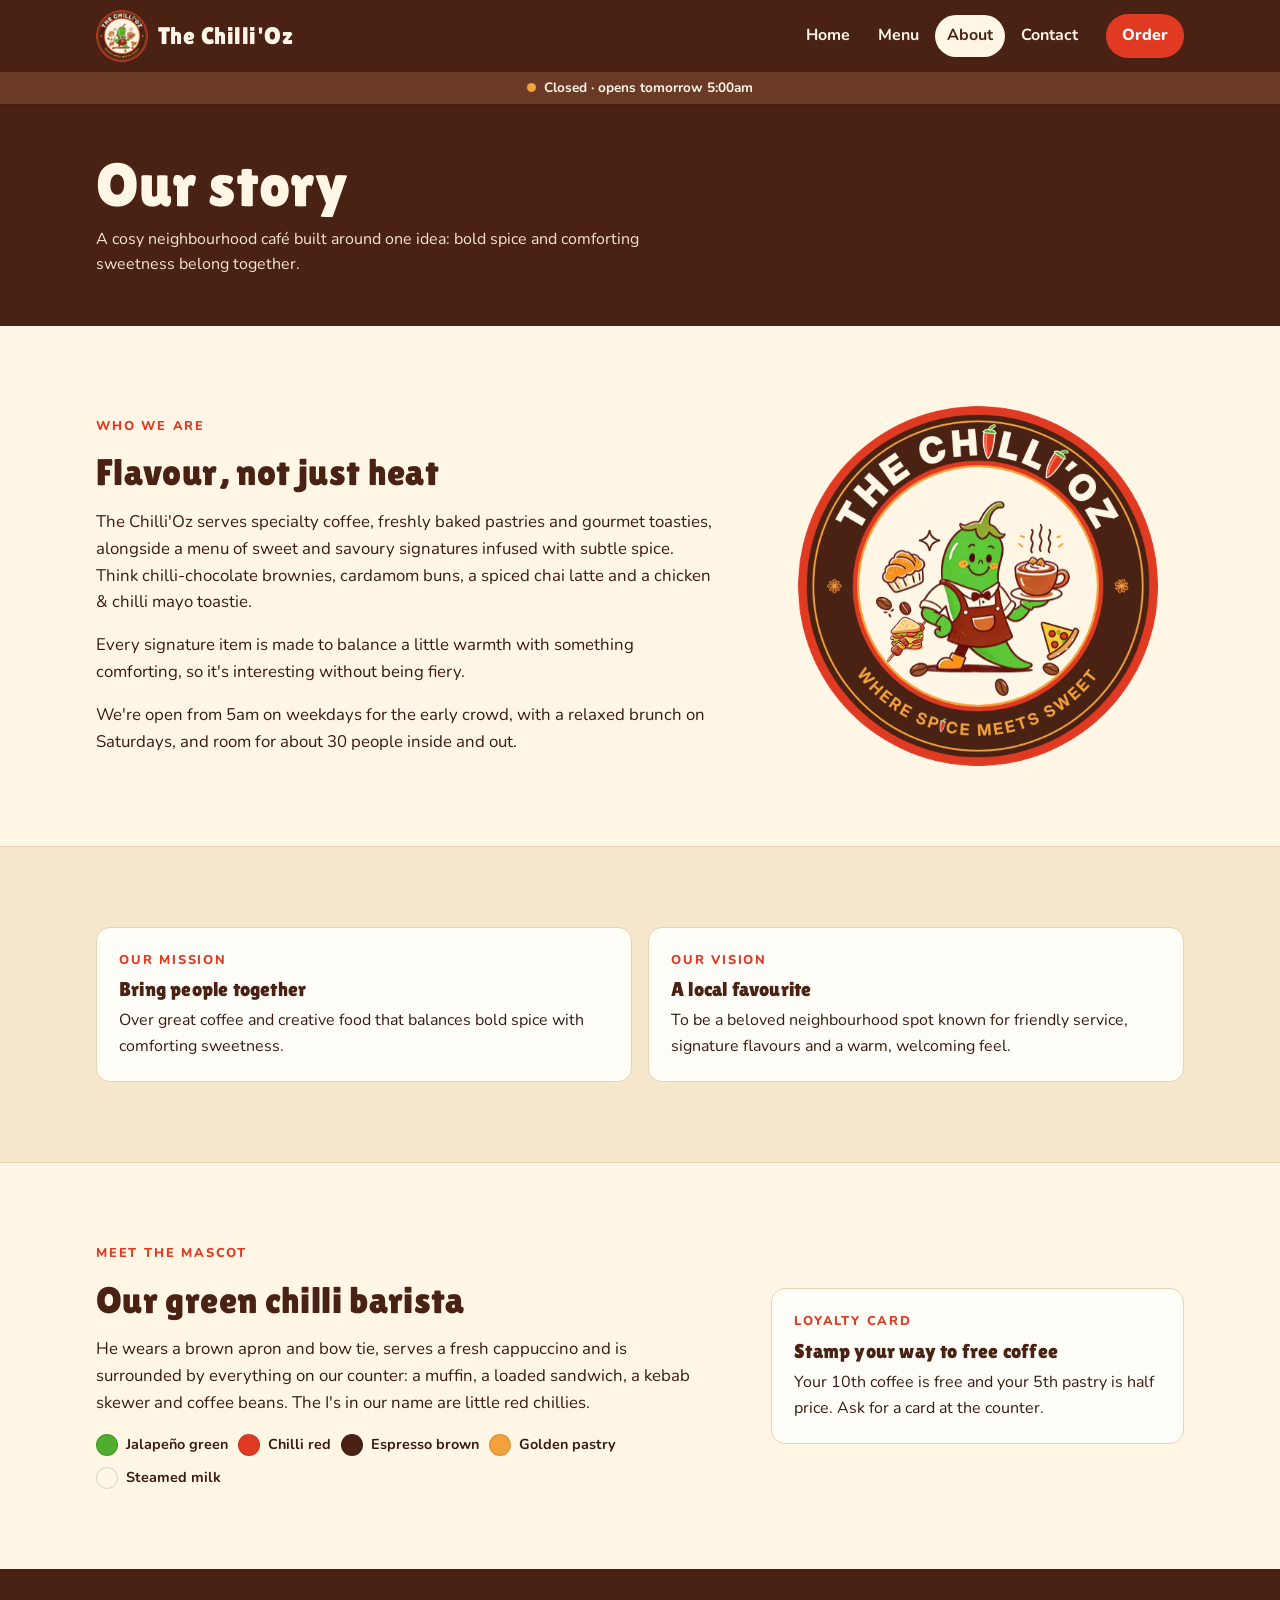
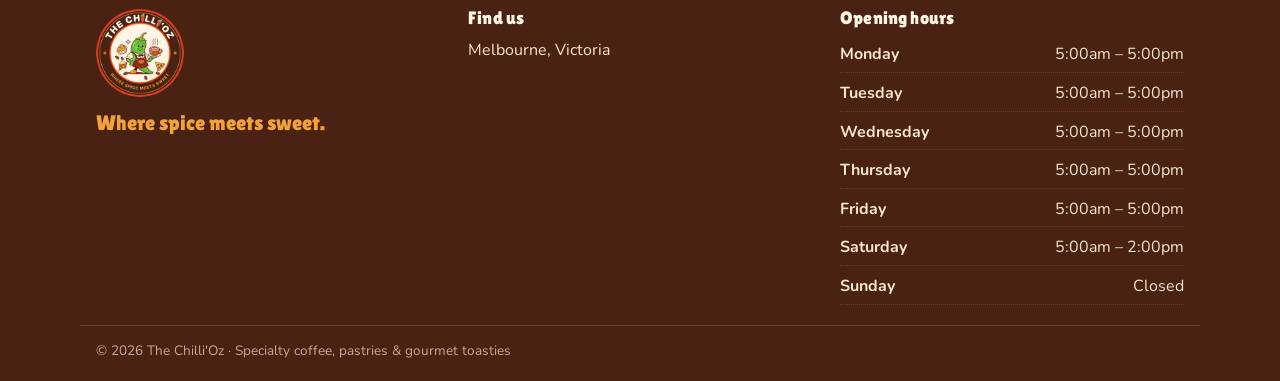
==== about.html @ d9698aa6 "Add The Chilli'Oz website with online ordering Static site for GitHub Pages: home, menu, about, cont" ====
<!doctype html>
<html lang="en-AU">
<head>
<meta charset="utf-8">
<meta name="viewport" content="width=device-width, initial-scale=1, viewport-fit=cover">
<title>About · The Chilli'Oz</title>
<meta name="description" content="The story of The Chilli'Oz, a cosy Melbourne café where spice meets sweet.">
<meta name="theme-color" content="#4A2214">
<meta property="og:title" content="About · The Chilli'Oz">
<meta property="og:description" content="The story of The Chilli'Oz, a cosy Melbourne café where spice meets sweet.">
<meta property="og:image" content="assets/img/logo.png">
<link rel="icon" type="image/png" href="assets/img/favicon.png">
<link rel="preconnect" href="https://fonts.googleapis.com">
<link rel="preconnect" href="https://fonts.gstatic.com" crossorigin>
<link rel="stylesheet" href="https://fonts.googleapis.com/css2?family=Lilita+One&family=Nunito:wght@400;600;700;800&display=swap">
<link rel="stylesheet" href="assets/css/style.css">
</head>
<body data-page="about">
<header class="site-header" id="site-header"></header>
<main id="main">
<section class="page-head">
  <div class="wrap">
    <h1>Our story</h1>
    <p>A cosy neighbourhood café built around one idea: bold spice and comforting sweetness belong together.</p>
  </div>
</section>
<section class="section">
  <div class="wrap split">
    <div class="prose">
      <p class="eyebrow">Who we are</p>
      <h2>Flavour, not just heat</h2>
      <p>The Chilli'Oz serves specialty coffee, freshly baked pastries and gourmet toasties, alongside a menu of sweet and savoury signatures infused with subtle spice. Think chilli-chocolate brownies, cardamom buns, a spiced chai latte and a chicken &amp; chilli mayo toastie.</p>
      <p>Every signature item is made to balance a little warmth with something comforting, so it's interesting without being fiery.</p>
      <p>We're open from 5am on weekdays for the early crowd, with a relaxed brunch on Saturdays, and room for about 30 people inside and out.</p>
    </div>
    <img src="assets/img/logo.png" alt="The Chilli'Oz logo" width="494" height="494">
  </div>
</section>
<section class="section band">
  <div class="wrap pair">
    <div><p class="eyebrow">Our mission</p><h3>Bring people together</h3><p>Over great coffee and creative food that balances bold spice with comforting sweetness.</p></div>
    <div><p class="eyebrow">Our vision</p><h3>A local favourite</h3><p>To be a beloved neighbourhood spot known for friendly service, signature flavours and a warm, welcoming feel.</p></div>
  </div>
</section>
<section class="section">
  <div class="wrap split">
    <div class="prose">
      <p class="eyebrow">Meet the mascot</p>
      <h2>Our green chilli barista</h2>
      <p>He wears a brown apron and bow tie, serves a fresh cappuccino and is surrounded by everything on our counter: a muffin, a loaded sandwich, a kebab skewer and coffee beans. The I's in our name are little red chillies.</p>
      <ul class="swatches" aria-label="Brand colours">
        <li><span style="background:#4FAE2E"></span>Jalapeño green</li>
        <li><span style="background:#E03A22"></span>Chilli red</li>
        <li><span style="background:#4A2214"></span>Espresso brown</li>
        <li><span style="background:#F2A23A"></span>Golden pastry</li>
        <li><span style="background:#FFF6E6"></span>Steamed milk</li>
      </ul>
    </div>
    <div class="pair" style="grid-template-columns:1fr">
      <div><p class="eyebrow">Loyalty card</p><h3>Stamp your way to free coffee</h3><p>Your 10th coffee is free and your 5th pastry is half price. Ask for a card at the counter.</p></div>
    </div>
  </div>
</section>
</main>
<footer class="site-footer" id="site-footer"></footer>
<script src="assets/js/config.js"></script>
<script src="assets/js/menu-data.js"></script>
<script src="assets/js/site.js"></script>
</body>
</html>
---- assets/css/style.css ----
/* The Chilli'Oz — brand colours from the business plan.
   Layout: espresso-brown header band, steamed-milk pages, chilli red for actions,
   jalapeño green for "open" and good news, golden pastry for highlights. */
:root {
  --espresso: #4A2214;
  --espresso-2: #6B3A26;
  --chilli: #E03A22;
  --chilli-dark: #B92A16;
  --jalapeno: #4FAE2E;
  --jalapeno-dark: #2F7A16;
  --pastry: #F2A23A;
  --milk: #FFF6E6;
  --crust: #F6E6CB;
  --card: #FFFDF8;
  --line: #E8D3B4;
  --ink: #3A1B10;
  --ink-soft: #6E4B3B;

  --font-display: "Lilita One", "Arial Rounded MT Bold", "Trebuchet MS", sans-serif;
  --font-body: "Nunito", "Segoe UI", system-ui, -apple-system, sans-serif;

  --radius: 14px;
  --wrap: 1120px;
  --gutter-l: max(16px, env(safe-area-inset-left, 0px));
  --gutter-r: max(16px, env(safe-area-inset-right, 0px));
  color-scheme: light;
}

*, *::before, *::after { box-sizing: border-box; }
html { -webkit-text-size-adjust: 100%; scroll-behavior: smooth; }
@media (prefers-reduced-motion: reduce) { html { scroll-behavior: auto; } * { transition: none !important; animation: none !important; } }

body {
  margin: 0;
  background: var(--milk);
  color: var(--ink);
  font: 400 1rem/1.6 var(--font-body);
}
img { max-width: 100%; height: auto; display: block; }
a { color: var(--chilli-dark); }
a:hover { color: var(--chilli); }
:focus-visible { outline: 3px solid var(--pastry); outline-offset: 2px; border-radius: 4px; }
[hidden] { display: none !important; }

h1, h2, h3 { font-family: var(--font-display); font-weight: 400; line-height: 1.1; color: var(--espresso); text-wrap: balance; margin: 0; letter-spacing: .01em; }
h1 { font-size: clamp(2.2rem, 6vw, 3.8rem); }
h2 { font-size: clamp(1.6rem, 3.6vw, 2.3rem); }
h3 { font-size: 1.25rem; }
p { margin: 0; }

.wrap { max-width: var(--wrap); margin: 0 auto; padding-left: var(--gutter-l); padding-right: var(--gutter-r); }
.section { padding-block: clamp(40px, 7vw, 80px); }
.section-head { display: grid; gap: 8px; margin-bottom: 28px; max-width: 60ch; }
.eyebrow { font-weight: 800; font-size: .8rem; letter-spacing: .14em; text-transform: uppercase; color: var(--chilli); }
.lead { font-size: 1.15rem; color: var(--ink-soft); max-width: 58ch; }

/* ---------- buttons ---------- */
.btn {
  display: inline-flex; align-items: center; justify-content: center; gap: 8px;
  font: 800 1rem/1 var(--font-body);
  padding: 14px 22px; border-radius: 999px; border: 2px solid var(--chilli);
  background: var(--chilli); color: #fff; text-decoration: none; cursor: pointer;
  transition: background .15s, transform .15s;
}
.btn:hover { background: var(--chilli-dark); border-color: var(--chilli-dark); color: #fff; }
.btn:active { transform: translateY(1px); }
.btn:disabled { opacity: .6; cursor: progress; }
.btn-ghost { background: transparent; color: var(--espresso); border-color: var(--espresso); }
.btn-ghost:hover { background: var(--espresso); color: var(--milk); border-color: var(--espresso); }
.link-btn { background: none; border: 0; padding: 4px; font: inherit; font-size: .85rem; color: var(--ink-soft); text-decoration: underline; cursor: pointer; }
.link-btn:hover { color: var(--chilli-dark); }

/* ---------- header ---------- */
body::before { content: ""; position: fixed; inset: 0 0 auto; height: env(safe-area-inset-top, 0px); z-index: 30; background: var(--espresso); }
.site-header { position: sticky; top: env(safe-area-inset-top, 0px); z-index: 20; background: var(--espresso); color: var(--milk); box-shadow: 0 2px 0 rgba(0,0,0,.08); }
.header-inner {
  max-width: var(--wrap); margin: 0 auto; padding: 10px var(--gutter-r) 10px var(--gutter-l);
  display: flex; align-items: center; gap: 16px;
}
.brand { display: flex; align-items: center; gap: 10px; text-decoration: none; color: var(--milk); margin-right: auto; }
.brand img { width: 52px; height: 52px; border-radius: 50%; }
.brand-name { font-family: var(--font-display); font-size: 1.5rem; letter-spacing: .02em; }
.brand:hover { color: var(--pastry); }
.site-nav { display: flex; gap: 4px; }
.site-nav a { color: var(--milk); text-decoration: none; font-weight: 700; padding: 8px 12px; border-radius: 999px; }
.site-nav a:hover { background: var(--espresso-2); color: #fff; }
.site-nav a[aria-current="page"] { background: var(--milk); color: var(--espresso); }
.cart-link { display: inline-flex; align-items: center; gap: 8px; background: var(--chilli); color: #fff; text-decoration: none; font-weight: 800; padding: 9px 16px; border-radius: 999px; }
.cart-link:hover { background: var(--chilli-dark); color: #fff; }
.cart-count { background: var(--milk); color: var(--chilli-dark); border-radius: 999px; min-width: 24px; padding: 1px 7px; text-align: center; font-size: .85rem; font-variant-numeric: tabular-nums; }
.nav-toggle { display: none; background: transparent; color: var(--milk); border: 2px solid var(--espresso-2); border-radius: 999px; padding: 4px 14px; font: 700 1.3rem var(--font-body); cursor: pointer; }
.status-strip { display: flex; align-items: center; justify-content: center; gap: 8px; font-size: .85rem; font-weight: 700; padding: 5px var(--gutter-r) 5px var(--gutter-l); background: var(--espresso-2); color: var(--milk); }
.status-strip .dot { width: 9px; height: 9px; border-radius: 50%; background: var(--pastry); }
.status-strip.is-open .dot { background: #7BE04F; box-shadow: 0 0 0 3px rgba(123,224,79,.25); }

@media (max-width: 760px) {
  .brand-name { font-size: 1.2rem; }
  .brand img { width: 44px; height: 44px; }
  .nav-toggle { display: inline-block; }
  .header-inner { flex-wrap: wrap; gap: 10px; }
  .site-nav { display: none; order: 3; width: 100%; flex-direction: column; padding-bottom: 6px; }
  .site-header.nav-open .site-nav { display: flex; }
  .site-nav a { padding: 10px 12px; }
}
@media (max-width: 380px) { .brand-name { display: none; } }

/* ---------- hero ---------- */
.hero { background: radial-gradient(120% 90% at 85% 10%, var(--crust) 0%, var(--milk) 60%); border-bottom: 1px solid var(--line); }
.hero-inner { display: grid; grid-template-columns: minmax(0, 1.15fr) minmax(0, .85fr); align-items: center; gap: clamp(24px, 5vw, 64px); padding-block: clamp(36px, 6vw, 72px); }
.hero-copy { display: grid; gap: 18px; min-width: 0; }
.hero h1 .spice { color: var(--chilli); }
.hero h1 .sweet { color: var(--pastry); -webkit-text-stroke: 1px var(--espresso-2); }
.hero-actions { display: flex; flex-wrap: wrap; gap: 12px; margin-top: 6px; }
.hero-facts { display: flex; flex-wrap: wrap; gap: 8px 20px; font-size: .95rem; color: var(--ink-soft); font-weight: 700; padding: 0; margin: 4px 0 0; list-style: none; }
.hero-facts li::before { content: "● "; color: var(--jalapeno); }
.hero-logo { justify-self: center; width: min(100%, 420px); filter: drop-shadow(0 18px 30px rgba(74,34,20,.22)); }
@media (max-width: 760px) {
  .hero-inner { grid-template-columns: 1fr; }
  .hero-logo { order: -1; width: min(70%, 280px); }
}

/* ---------- menu items ---------- */
.item-grid { display: grid; grid-template-columns: repeat(auto-fill, minmax(260px, 1fr)); gap: 16px; }
.item {
  display: flex; flex-direction: column; gap: 10px;
  background: var(--card); border: 1px solid var(--line); border-radius: var(--radius); padding: 18px;
}
.item-head { display: flex; justify-content: space-between; align-items: baseline; gap: 12px; }
.item-name { font-size: 1.2rem; min-width: 0; }
.item-price { font-weight: 800; color: var(--espresso); font-variant-numeric: tabular-nums; white-space: nowrap; }
.item-desc { color: var(--ink-soft); font-size: .95rem; }
.tags { display: flex; flex-wrap: wrap; gap: 6px; padding: 0; margin: 0; list-style: none; }
.tag { font-size: .72rem; font-weight: 800; letter-spacing: .06em; text-transform: uppercase; padding: 3px 9px; border-radius: 999px; border: 1px solid; }
.tag-signature { color: var(--espresso); border-color: var(--pastry); background: #FDEBCB; }
.tag-spicy { color: var(--chilli-dark); border-color: #F3B3A7; background: #FDECE8; }
.tag-veg { color: var(--jalapeno-dark); border-color: #B9DEA9; background: #EEF8E8; }
.item-options { display: flex; flex-wrap: wrap; gap: 8px 14px; font-size: .9rem; }
.field-inline { display: inline-flex; align-items: center; gap: 6px; color: var(--ink-soft); font-weight: 700; }
.field-inline select { font: inherit; font-weight: 600; padding: 4px 6px; border: 1px solid var(--line); border-radius: 8px; background: #fff; color: var(--ink); }
.field-inline.check input { width: 18px; height: 18px; accent-color: var(--chilli); }
.item-actions { display: flex; align-items: center; justify-content: space-between; gap: 10px; margin-top: auto; padding-top: 4px; }
.btn-add { padding: 11px 18px; font-size: .95rem; }
.sold-out { margin-top: auto; font-weight: 800; color: var(--ink-soft); }
.item.is-sold-out { opacity: .65; }

.stepper { display: inline-flex; align-items: center; border: 2px solid var(--line); border-radius: 999px; background: #fff; }
.stepper button { width: 36px; height: 36px; border: 0; background: none; font: 800 1.15rem/1 var(--font-body); color: var(--espresso); cursor: pointer; border-radius: 50%; }
.stepper button:hover { background: var(--crust); }
.stepper output { min-width: 26px; text-align: center; font-weight: 800; font-variant-numeric: tabular-nums; }
.stepper.small button { width: 30px; height: 30px; font-size: 1rem; }

/* ---------- menu page ---------- */
.page-head { background: var(--espresso); color: var(--milk); padding-block: clamp(28px, 5vw, 48px); }
.page-head h1 { color: var(--milk); }
.page-head p { color: var(--crust); margin-top: 8px; max-width: 60ch; }
.menu-jump { position: sticky; top: calc(env(safe-area-inset-top, 0px) + var(--header-h, 102px)); z-index: 10; background: var(--milk); border-bottom: 1px solid var(--line); }
.menu-jump-inner { display: flex; gap: 8px; overflow-x: auto; padding-block: 10px; scrollbar-width: thin; }
.menu-jump a { flex: none; text-decoration: none; font-weight: 800; font-size: .9rem; color: var(--espresso); padding: 7px 14px; border-radius: 999px; border: 1px solid var(--line); background: var(--card); }
.menu-jump a:hover { border-color: var(--chilli); color: var(--chilli-dark); }
.menu-section { padding-top: 36px; scroll-margin-top: 170px; }
.menu-section-head { display: flex; flex-wrap: wrap; align-items: baseline; gap: 6px 16px; margin-bottom: 16px; padding-bottom: 10px; border-bottom: 2px dashed var(--line); }
.menu-section-head p { color: var(--ink-soft); }
.price-note { font-size: .9rem; color: var(--ink-soft); margin-top: 28px; }

/* ---------- home sections ---------- */
.trio { display: grid; grid-template-columns: repeat(3, minmax(0, 1fr)); gap: 16px; }
.trio > div { background: var(--card); border: 1px solid var(--line); border-radius: var(--radius); padding: 22px; display: grid; gap: 8px; align-content: start; }
.trio .from { font-weight: 800; color: var(--chilli-dark); font-variant-numeric: tabular-nums; }
.steps { display: grid; grid-template-columns: repeat(3, minmax(0, 1fr)); gap: 16px; counter-reset: step; padding: 0; margin: 0; list-style: none; }
.steps li { counter-increment: step; display: grid; gap: 6px; padding: 20px; border-radius: var(--radius); background: var(--espresso); color: var(--crust); }
.steps li::before { content: counter(step); font-family: var(--font-display); font-size: 2rem; color: var(--pastry); line-height: 1; }
.steps h3 { color: var(--milk); }
.band { background: var(--crust); border-block: 1px solid var(--line); }
.visit { display: grid; grid-template-columns: minmax(0, 1fr) minmax(0, 1fr); gap: 32px; align-items: start; }
@media (max-width: 760px) {
  .trio, .steps, .visit { grid-template-columns: 1fr; }
}

.hours-list { margin: 0; display: grid; gap: 4px; font-variant-numeric: tabular-nums; }
.hours-list div { display: flex; justify-content: space-between; gap: 16px; border-bottom: 1px dotted var(--line); padding: 4px 0; }
.hours-list dt { font-weight: 700; }
.hours-list dd { margin: 0; }
ul.plain { list-style: none; padding: 0; margin: 0; display: grid; gap: 6px; }

/* ---------- about ---------- */
.prose { display: grid; gap: 16px; max-width: 65ch; font-size: 1.05rem; }
.split { display: grid; grid-template-columns: minmax(0, 1.2fr) minmax(0, .8fr); gap: clamp(24px, 5vw, 56px); align-items: center; }
.split img { width: min(100%, 360px); justify-self: center; }
.pair { display: grid; grid-template-columns: repeat(2, minmax(0, 1fr)); gap: 16px; }
.pair > div { padding: 22px; border-radius: var(--radius); background: var(--card); border: 1px solid var(--line); display: grid; gap: 8px; }
.swatches { display: flex; flex-wrap: wrap; gap: 10px; padding: 0; margin: 0; list-style: none; }
.swatches li { display: flex; align-items: center; gap: 8px; font-weight: 700; font-size: .9rem; }
.swatches span { width: 22px; height: 22px; border-radius: 50%; border: 1px solid rgba(0,0,0,.12); }
@media (max-width: 760px) { .split, .pair { grid-template-columns: 1fr; } }

/* ---------- order page ---------- */
.order-layout { display: grid; grid-template-columns: minmax(0, 1fr) minmax(0, 1fr); gap: 28px; align-items: start; }
@media (max-width: 860px) { .order-layout { grid-template-columns: 1fr; } }
.panel { background: var(--card); border: 1px solid var(--line); border-radius: var(--radius); padding: clamp(18px, 3vw, 26px); display: grid; gap: 16px; }
.cart-lines { list-style: none; padding: 0; margin: 0; display: grid; }
.cart-line { display: grid; grid-template-columns: minmax(0, 1fr) auto auto; grid-template-areas: "main step price" "main remove remove"; align-items: center; gap: 2px 12px; padding: 12px 0; border-bottom: 1px dashed var(--line); }
.cart-line-main { grid-area: main; display: grid; min-width: 0; }
.cart-line .stepper { grid-area: step; }
.cart-line-price { grid-area: price; font-weight: 800; font-variant-numeric: tabular-nums; min-width: 64px; text-align: right; }
.cart-line .link-btn { grid-area: remove; justify-self: end; }
.cart-line-name { font-weight: 800; }
.cart-line-opts { font-size: .85rem; color: var(--ink-soft); }
.cart-total { display: flex; justify-content: space-between; align-items: baseline; font-family: var(--font-display); font-size: 1.5rem; color: var(--espresso); }
.cart-total output { font-variant-numeric: tabular-nums; }
.pay-note { font-size: .9rem; color: var(--ink-soft); }
.empty-cart { display: grid; gap: 14px; justify-items: start; padding: 8px 0; }

.form { display: grid; gap: 14px; }
.field { display: grid; gap: 6px; }
.field label { font-weight: 800; font-size: .95rem; }
.field .hint { font-weight: 600; color: var(--ink-soft); font-size: .85rem; }
.field input, .field select, .field textarea {
  font: inherit; padding: 11px 12px; border-radius: 10px; border: 1.5px solid var(--line); background: #fff; color: var(--ink); width: 100%;
}
.field input:focus, .field select:focus, .field textarea:focus { border-color: var(--pastry); outline: none; box-shadow: 0 0 0 3px rgba(242,162,58,.3); }
.field-row { display: grid; grid-template-columns: minmax(0, 1fr) minmax(0, 1fr); gap: 12px; }
@media (max-width: 480px) { .field-row { grid-template-columns: 1fr; } }
.trap { position: absolute; left: -10000px; width: 1px; height: 1px; overflow: hidden; }
.form-msg { padding: 12px 14px; border-radius: 10px; font-weight: 600; }
.form-msg.warn { background: #FDEBCB; color: var(--espresso); border: 1px solid var(--pastry); }
.form-msg.error { background: #FDECE8; color: var(--chilli-dark); border: 1px solid #F3B3A7; }
.setup-note { background: #FDEBCB; border: 1px solid var(--pastry); border-radius: var(--radius); padding: 14px 16px; font-weight: 600; }

.done { text-align: center; display: grid; gap: 14px; justify-items: center; padding-block: 24px; }
.done img { width: 140px; }
.done .order-id { font-family: var(--font-display); font-size: 2rem; color: var(--chilli); letter-spacing: .04em; }
.done dl { display: grid; grid-template-columns: auto auto; gap: 4px 16px; margin: 0; text-align: left; }
.done dt { font-weight: 800; }
.done dd { margin: 0; font-variant-numeric: tabular-nums; }

/* ---------- toast ---------- */
.toast {
  position: fixed; left: 50%; bottom: calc(20px + env(safe-area-inset-bottom, 0px)); transform: translate(-50%, 140%);
  background: var(--espresso); color: var(--milk); padding: 12px 18px; border-radius: 999px; font-weight: 700;
  box-shadow: 0 10px 30px rgba(0,0,0,.25); z-index: 40; transition: transform .25s; max-width: calc(100% - 32px);
}
.toast a { color: var(--pastry); margin-left: 8px; }
.toast.show { transform: translate(-50%, 0); }

/* ---------- footer ---------- */
.site-footer { background: var(--espresso); color: var(--crust); margin-top: 0; }
.footer-inner { max-width: var(--wrap); margin: 0 auto; padding: 40px var(--gutter-r) 20px var(--gutter-l); display: grid; grid-template-columns: minmax(0, 1fr) minmax(0, 1fr) minmax(0, 1fr); gap: 28px; }
.footer-brand { display: grid; gap: 10px; justify-items: start; align-content: start; }
.footer-brand img { border-radius: 50%; }
.tagline { font-family: var(--font-display); font-size: 1.3rem; color: var(--pastry); }
.footer-h { font-size: 1.1rem; color: var(--milk); margin-bottom: 10px; }
.site-footer a { color: var(--milk); }
.site-footer a:hover { color: var(--pastry); }
.site-footer .hours-list div { border-color: var(--espresso-2); }
.footer-small { max-width: var(--wrap); margin: 0 auto; padding: 14px var(--gutter-r) calc(20px + env(safe-area-inset-bottom, 0px)) var(--gutter-l); font-size: .85rem; color: #C9A98F; border-top: 1px solid var(--espresso-2); }
@media (max-width: 760px) { .footer-inner { grid-template-columns: 1fr; } }
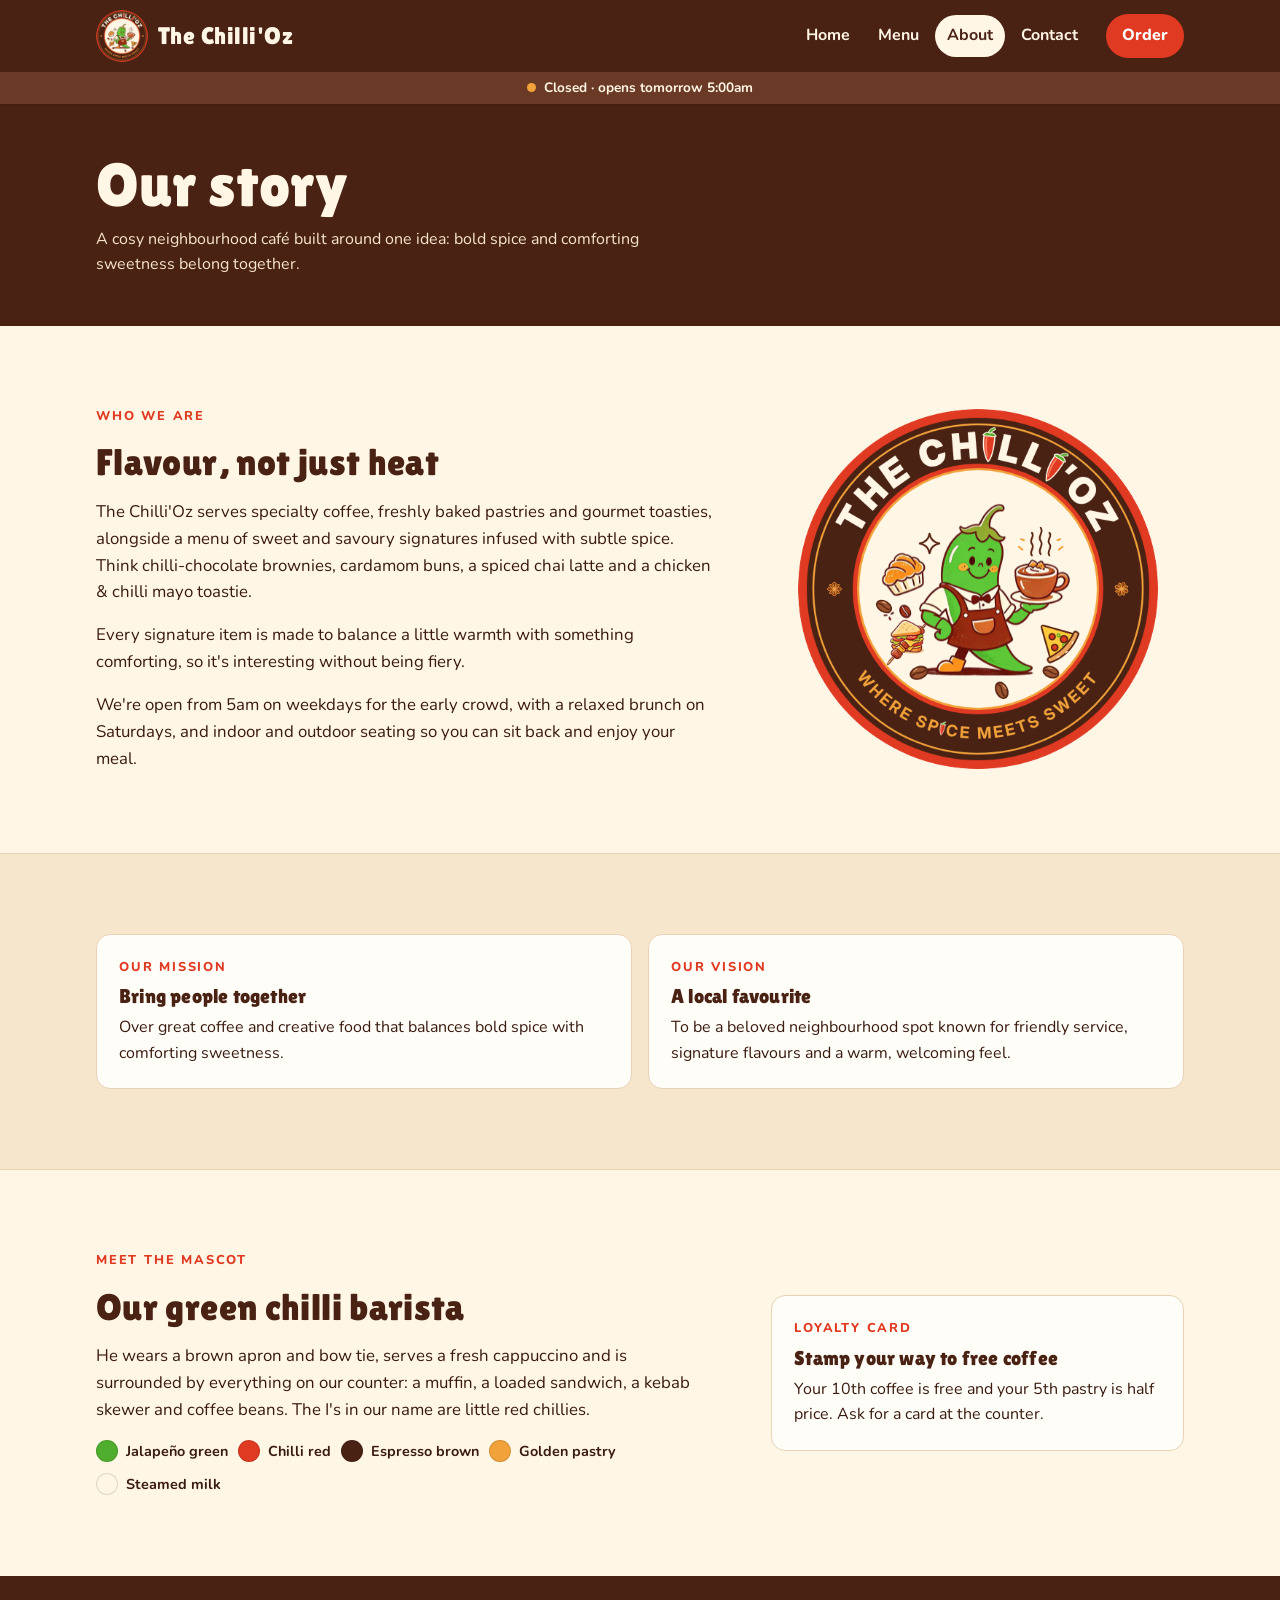
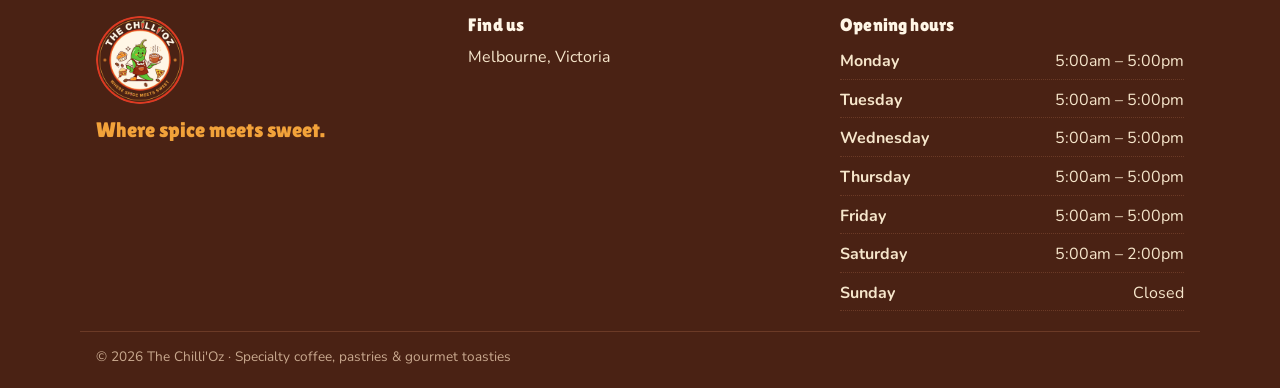
==== commit 562ad397: "Drop pay-on-pickup wording and highlight indoor and outdoor dining Co-Authored-By: Claude Opus 5.5 (" ====
--- a/about.html
+++ b/about.html
@@ -31,7 +31,7 @@
       <h2>Flavour, not just heat</h2>
       <p>The Chilli'Oz serves specialty coffee, freshly baked pastries and gourmet toasties, alongside a menu of sweet and savoury signatures infused with subtle spice. Think chilli-chocolate brownies, cardamom buns, a spiced chai latte and a chicken &amp; chilli mayo toastie.</p>
       <p>Every signature item is made to balance a little warmth with something comforting, so it's interesting without being fiery.</p>
-      <p>We're open from 5am on weekdays for the early crowd, with a relaxed brunch on Saturdays, and room for about 30 people inside and out.</p>
+      <p>We're open from 5am on weekdays for the early crowd, with a relaxed brunch on Saturdays, and indoor and outdoor seating so you can sit back and enjoy your meal.</p>
     </div>
     <img src="assets/img/logo.png" alt="The Chilli'Oz logo" width="494" height="494">
   </div>
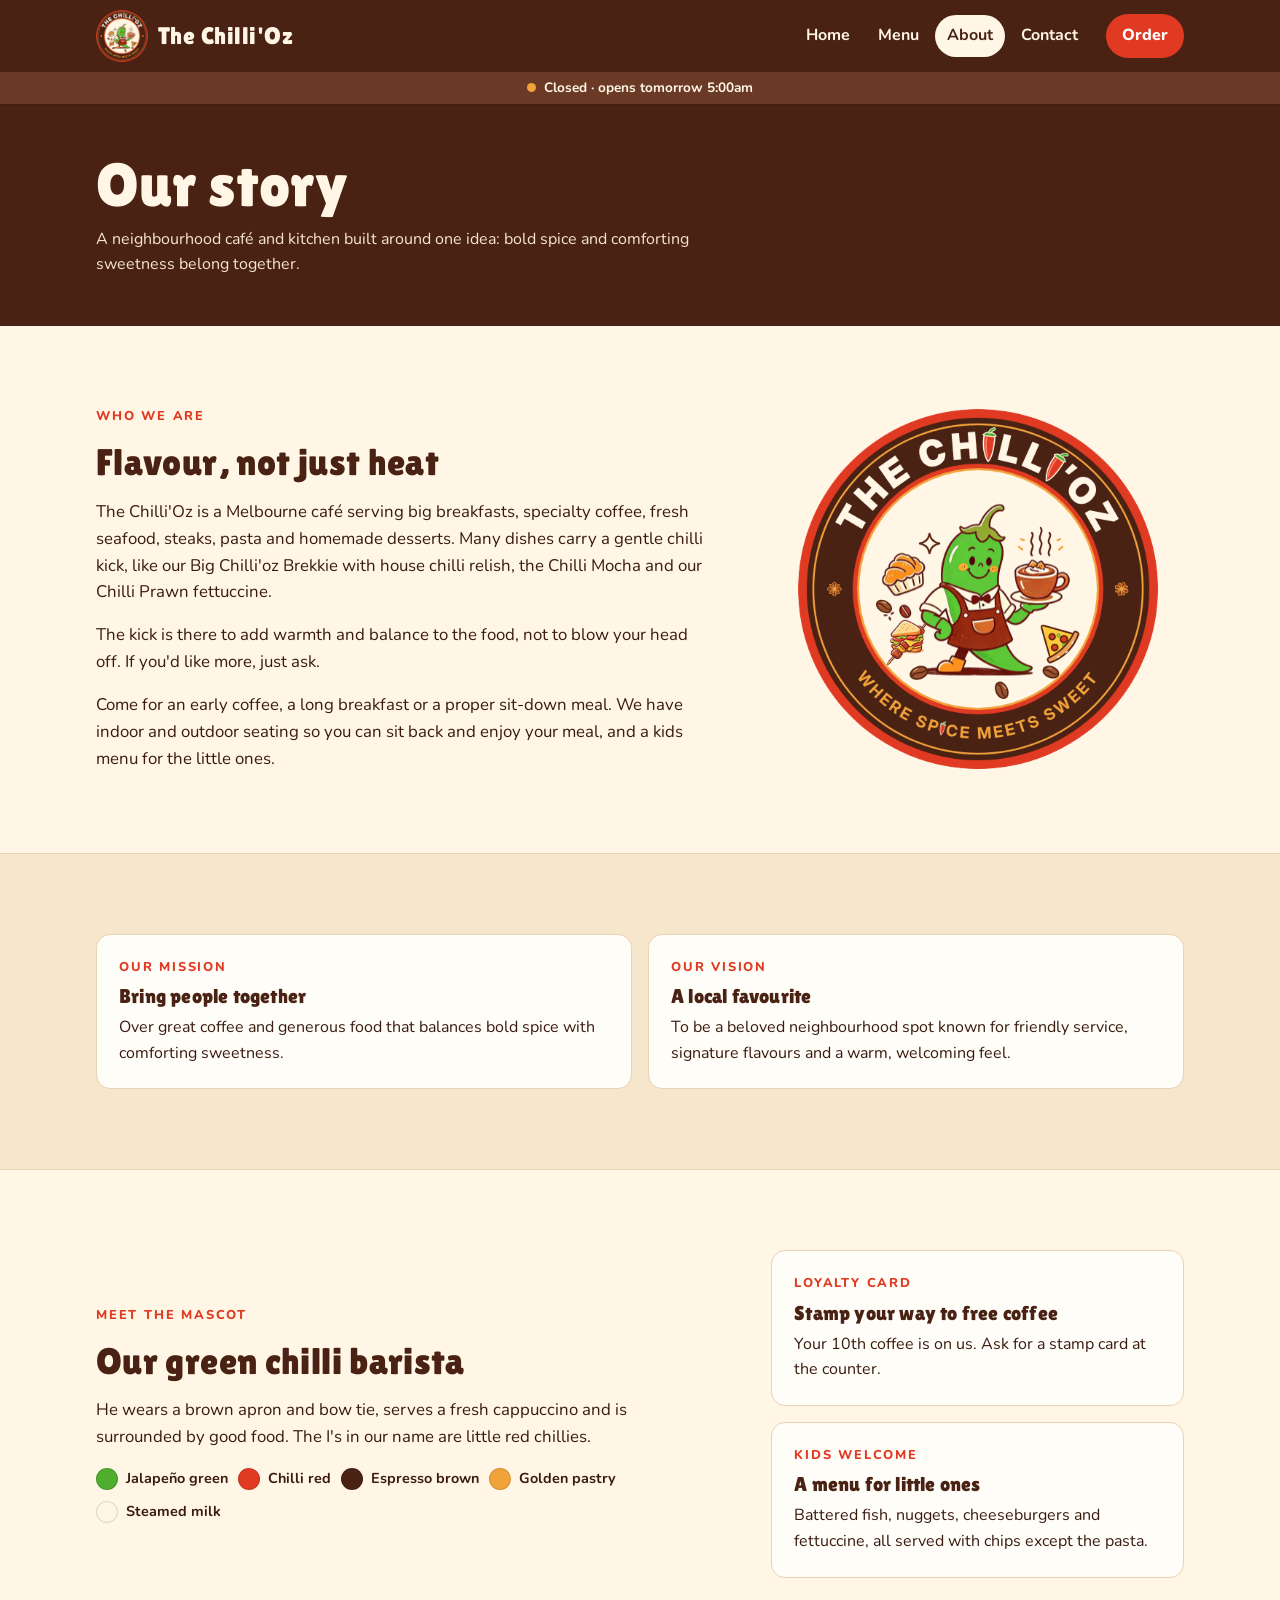
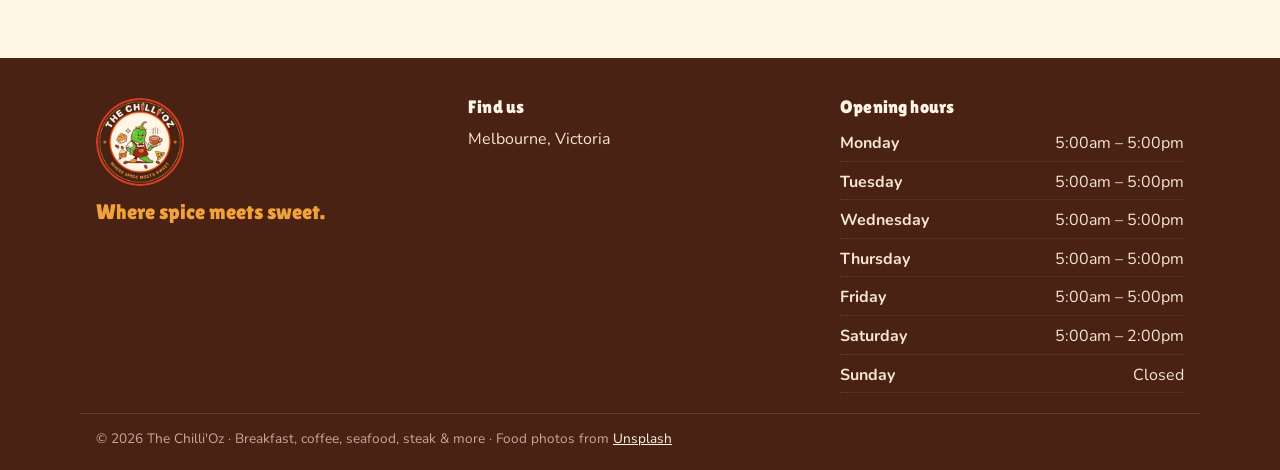
==== commit d5f5a790: "Rebuild site around the new full menu with food photos Adds breakfast, coffee, seafood, steak, pasta" ====
--- a/about.html
+++ b/about.html
@@ -21,7 +21,7 @@
 <section class="page-head">
   <div class="wrap">
     <h1>Our story</h1>
-    <p>A cosy neighbourhood café built around one idea: bold spice and comforting sweetness belong together.</p>
+    <p>A neighbourhood café and kitchen built around one idea: bold spice and comforting sweetness belong together.</p>
   </div>
 </section>
 <section class="section">
@@ -29,16 +29,16 @@
     <div class="prose">
       <p class="eyebrow">Who we are</p>
       <h2>Flavour, not just heat</h2>
-      <p>The Chilli'Oz serves specialty coffee, freshly baked pastries and gourmet toasties, alongside a menu of sweet and savoury signatures infused with subtle spice. Think chilli-chocolate brownies, cardamom buns, a spiced chai latte and a chicken &amp; chilli mayo toastie.</p>
-      <p>Every signature item is made to balance a little warmth with something comforting, so it's interesting without being fiery.</p>
-      <p>We're open from 5am on weekdays for the early crowd, with a relaxed brunch on Saturdays, and indoor and outdoor seating so you can sit back and enjoy your meal.</p>
+      <p>The Chilli'Oz is a Melbourne café serving big breakfasts, specialty coffee, fresh seafood, steaks, pasta and homemade desserts. Many dishes carry a gentle chilli kick, like our Big Chilli'oz Brekkie with house chilli relish, the Chilli Mocha and our Chilli Prawn fettuccine.</p>
+      <p>The kick is there to add warmth and balance to the food, not to blow your head off. If you'd like more, just ask.</p>
+      <p>Come for an early coffee, a long breakfast or a proper sit-down meal. We have indoor and outdoor seating so you can sit back and enjoy your meal, and a kids menu for the little ones.</p>
     </div>
     <img src="assets/img/logo.png" alt="The Chilli'Oz logo" width="494" height="494">
   </div>
 </section>
 <section class="section band">
   <div class="wrap pair">
-    <div><p class="eyebrow">Our mission</p><h3>Bring people together</h3><p>Over great coffee and creative food that balances bold spice with comforting sweetness.</p></div>
+    <div><p class="eyebrow">Our mission</p><h3>Bring people together</h3><p>Over great coffee and generous food that balances bold spice with comforting sweetness.</p></div>
     <div><p class="eyebrow">Our vision</p><h3>A local favourite</h3><p>To be a beloved neighbourhood spot known for friendly service, signature flavours and a warm, welcoming feel.</p></div>
   </div>
 </section>
@@ -47,7 +47,7 @@
     <div class="prose">
       <p class="eyebrow">Meet the mascot</p>
       <h2>Our green chilli barista</h2>
-      <p>He wears a brown apron and bow tie, serves a fresh cappuccino and is surrounded by everything on our counter: a muffin, a loaded sandwich, a kebab skewer and coffee beans. The I's in our name are little red chillies.</p>
+      <p>He wears a brown apron and bow tie, serves a fresh cappuccino and is surrounded by good food. The I's in our name are little red chillies.</p>
       <ul class="swatches" aria-label="Brand colours">
         <li><span style="background:#4FAE2E"></span>Jalapeño green</li>
         <li><span style="background:#E03A22"></span>Chilli red</li>
@@ -57,7 +57,8 @@
       </ul>
     </div>
     <div class="pair" style="grid-template-columns:1fr">
-      <div><p class="eyebrow">Loyalty card</p><h3>Stamp your way to free coffee</h3><p>Your 10th coffee is free and your 5th pastry is half price. Ask for a card at the counter.</p></div>
+      <div><p class="eyebrow">Loyalty card</p><h3>Stamp your way to free coffee</h3><p>Your 10th coffee is on us. Ask for a stamp card at the counter.</p></div>
+      <div><p class="eyebrow">Kids welcome</p><h3>A menu for little ones</h3><p>Battered fish, nuggets, cheeseburgers and fettuccine, all served with chips except the pasta.</p></div>
     </div>
   </div>
 </section>
--- a/assets/css/style.css
+++ b/assets/css/style.css
@@ -254,3 +254,48 @@
 .site-footer .hours-list div { border-color: var(--espresso-2); }
 .footer-small { max-width: var(--wrap); margin: 0 auto; padding: 14px var(--gutter-r) calc(20px + env(safe-area-inset-bottom, 0px)) var(--gutter-l); font-size: .85rem; color: #C9A98F; border-top: 1px solid var(--espresso-2); }
 @media (max-width: 760px) { .footer-inner { grid-template-columns: 1fr; } }
+
+/* ---------- photos (v2 menu) ---------- */
+.visually-hidden { position: absolute !important; width: 1px; height: 1px; overflow: hidden; clip: rect(0 0 0 0); white-space: nowrap; }
+img.is-missing { visibility: hidden; }
+
+.hero-photo { position: relative; isolation: isolate; color: var(--milk); background: var(--espresso); border-bottom: 0; }
+.hero-photo .hero-bg { position: absolute; inset: 0; width: 100%; height: 100%; object-fit: cover; z-index: -2; }
+.hero-photo::after { content: ""; position: absolute; inset: 0; z-index: -1; background: linear-gradient(100deg, rgba(58,27,16,.94) 0%, rgba(58,27,16,.82) 45%, rgba(58,27,16,.35) 100%); }
+.hero-photo h1 { color: var(--milk); }
+.hero-photo h1 .sweet { -webkit-text-stroke: 0; }
+.hero-photo .lead { color: var(--crust); }
+.hero-photo .eyebrow { color: var(--pastry); }
+.hero-photo .hero-facts { color: var(--crust); }
+.hero-photo .btn-ghost { color: var(--milk); border-color: var(--milk); }
+.hero-photo .btn-ghost:hover { background: var(--milk); color: var(--espresso); }
+.hero-photo .hero-logo { filter: drop-shadow(0 18px 30px rgba(0,0,0,.45)); }
+
+.tiles { display: grid; grid-template-columns: repeat(4, minmax(0, 1fr)); gap: 14px; }
+@media (max-width: 900px) { .tiles { grid-template-columns: repeat(2, minmax(0, 1fr)); } }
+.tile { position: relative; display: block; aspect-ratio: 4 / 3; max-width: 100%; border-radius: var(--radius); overflow: hidden; background: var(--espresso-2); text-decoration: none; isolation: isolate; }
+.tile-img { position: absolute; inset: 0; width: 100%; height: 100%; object-fit: cover; z-index: -2; transition: transform .4s; }
+.tile::after { content: ""; position: absolute; inset: 0; z-index: -1; background: linear-gradient(to top, rgba(58,27,16,.88), rgba(58,27,16,.1) 60%); }
+.tile:hover .tile-img { transform: scale(1.05); }
+.tile-text { position: absolute; left: 14px; right: 14px; bottom: 12px; display: grid; gap: 2px; }
+.tile-name { font-family: var(--font-display); font-size: 1.35rem; color: var(--milk); line-height: 1.1; }
+.tile-from { font-weight: 800; font-size: .85rem; color: var(--pastry); font-variant-numeric: tabular-nums; }
+
+.menu-banner { position: relative; isolation: isolate; border-radius: var(--radius); overflow: hidden; background: var(--espresso); min-height: 170px; display: flex; align-items: flex-end; margin-bottom: 18px; }
+.menu-banner-img { position: absolute; inset: 0; width: 100%; height: 100%; object-fit: cover; z-index: -2; }
+.menu-banner::after { content: ""; position: absolute; inset: 0; z-index: -1; background: linear-gradient(to top, rgba(58,27,16,.9), rgba(58,27,16,.15) 75%); }
+.menu-banner-text { padding: 18px 20px; display: grid; gap: 4px; }
+.menu-banner h2 { color: var(--milk); }
+.menu-banner p { color: var(--crust); font-weight: 600; }
+
+.item-price { display: flex; flex-direction: column; align-items: flex-end; gap: 0; }
+.price-size small { font-weight: 700; color: var(--ink-soft); font-size: .75rem; text-transform: uppercase; letter-spacing: .05em; }
+.sizes { border: 0; padding: 0; margin: 0; display: inline-flex; border: 2px solid var(--line); border-radius: 999px; overflow: hidden; }
+.sizes input { position: absolute; opacity: 0; pointer-events: none; }
+.sizes label { padding: 6px 12px; font-weight: 800; font-size: .85rem; cursor: pointer; color: var(--espresso); }
+.sizes input:checked + label { background: var(--espresso); color: var(--milk); }
+.sizes input:focus-visible + label { outline: 3px solid var(--pastry); outline-offset: -3px; }
+.tag-kids { color: #6b3fa0; border-color: #d6c3ee; background: #f4eefb; }
+.featured-grid { grid-template-columns: repeat(3, minmax(0, 1fr)); }
+@media (max-width: 900px) { .featured-grid { grid-template-columns: repeat(2, minmax(0, 1fr)); } }
+@media (max-width: 600px) { .featured-grid { grid-template-columns: 1fr; } }
